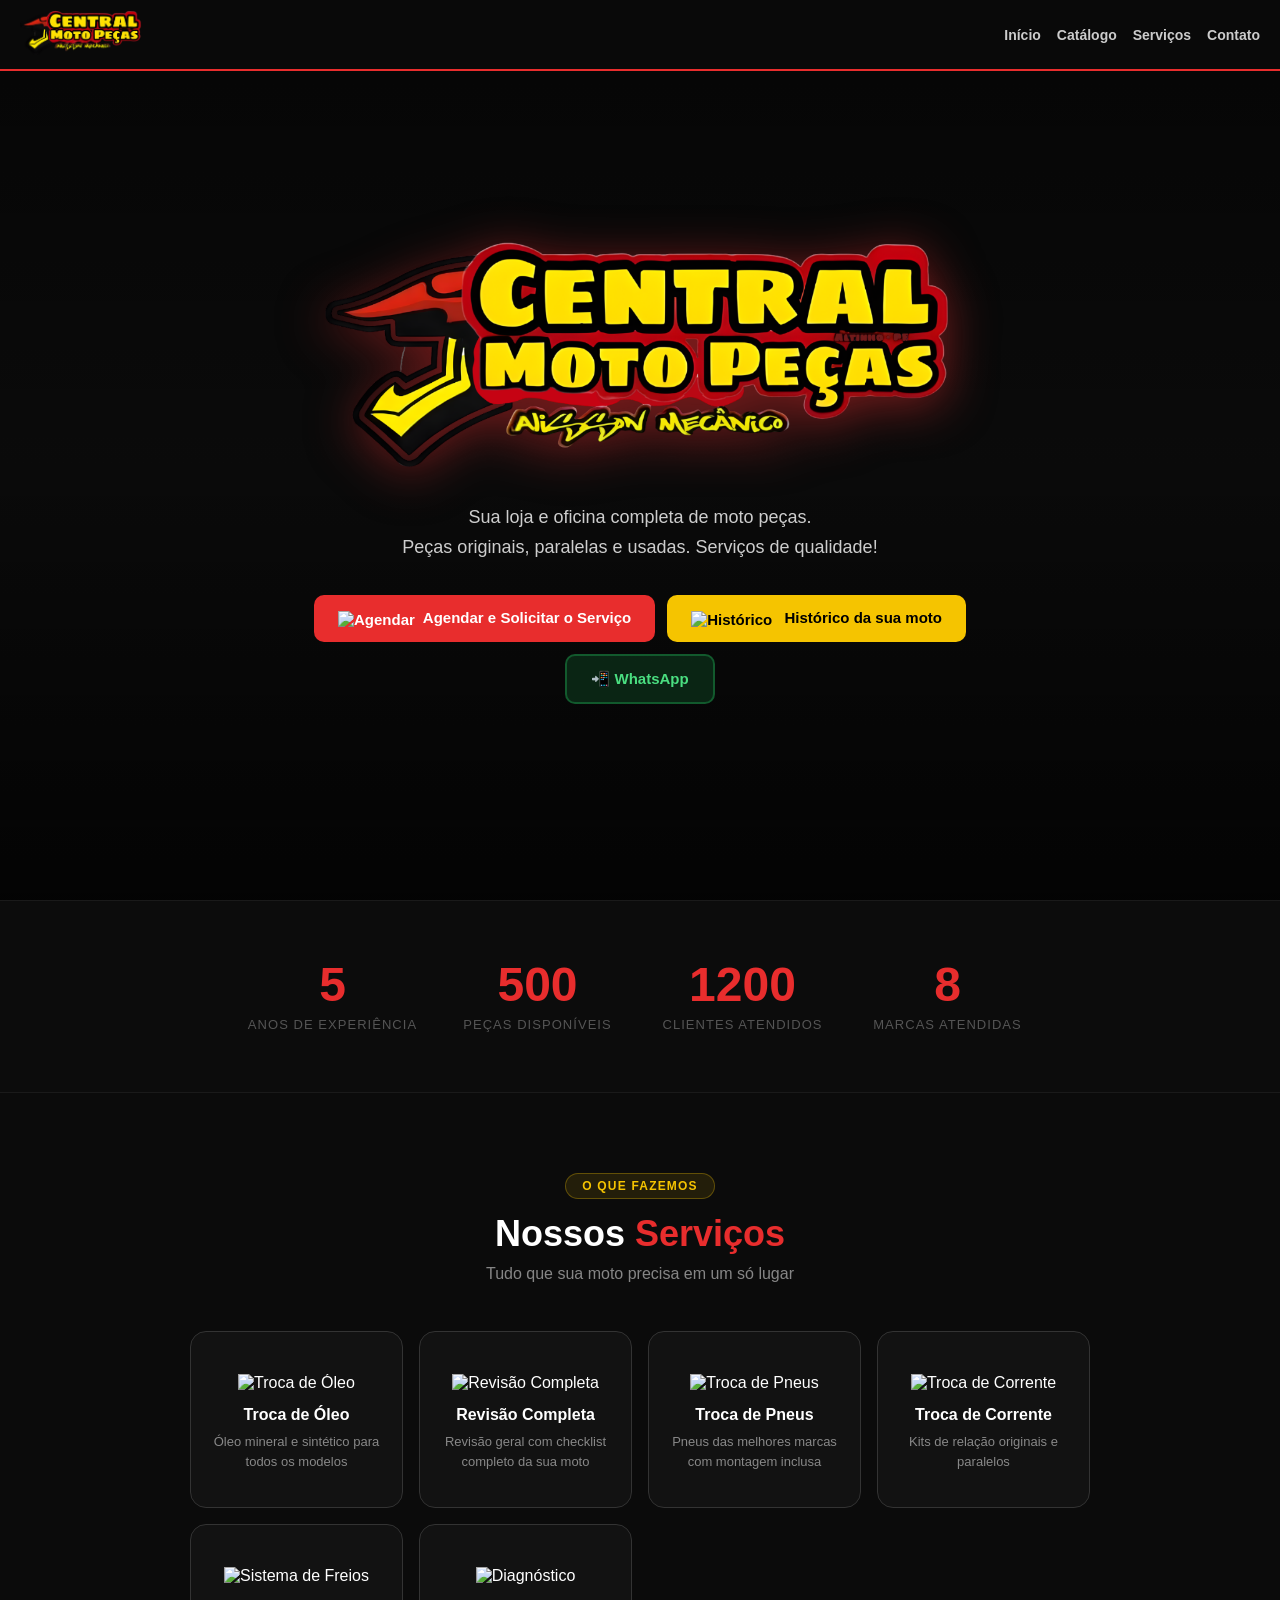
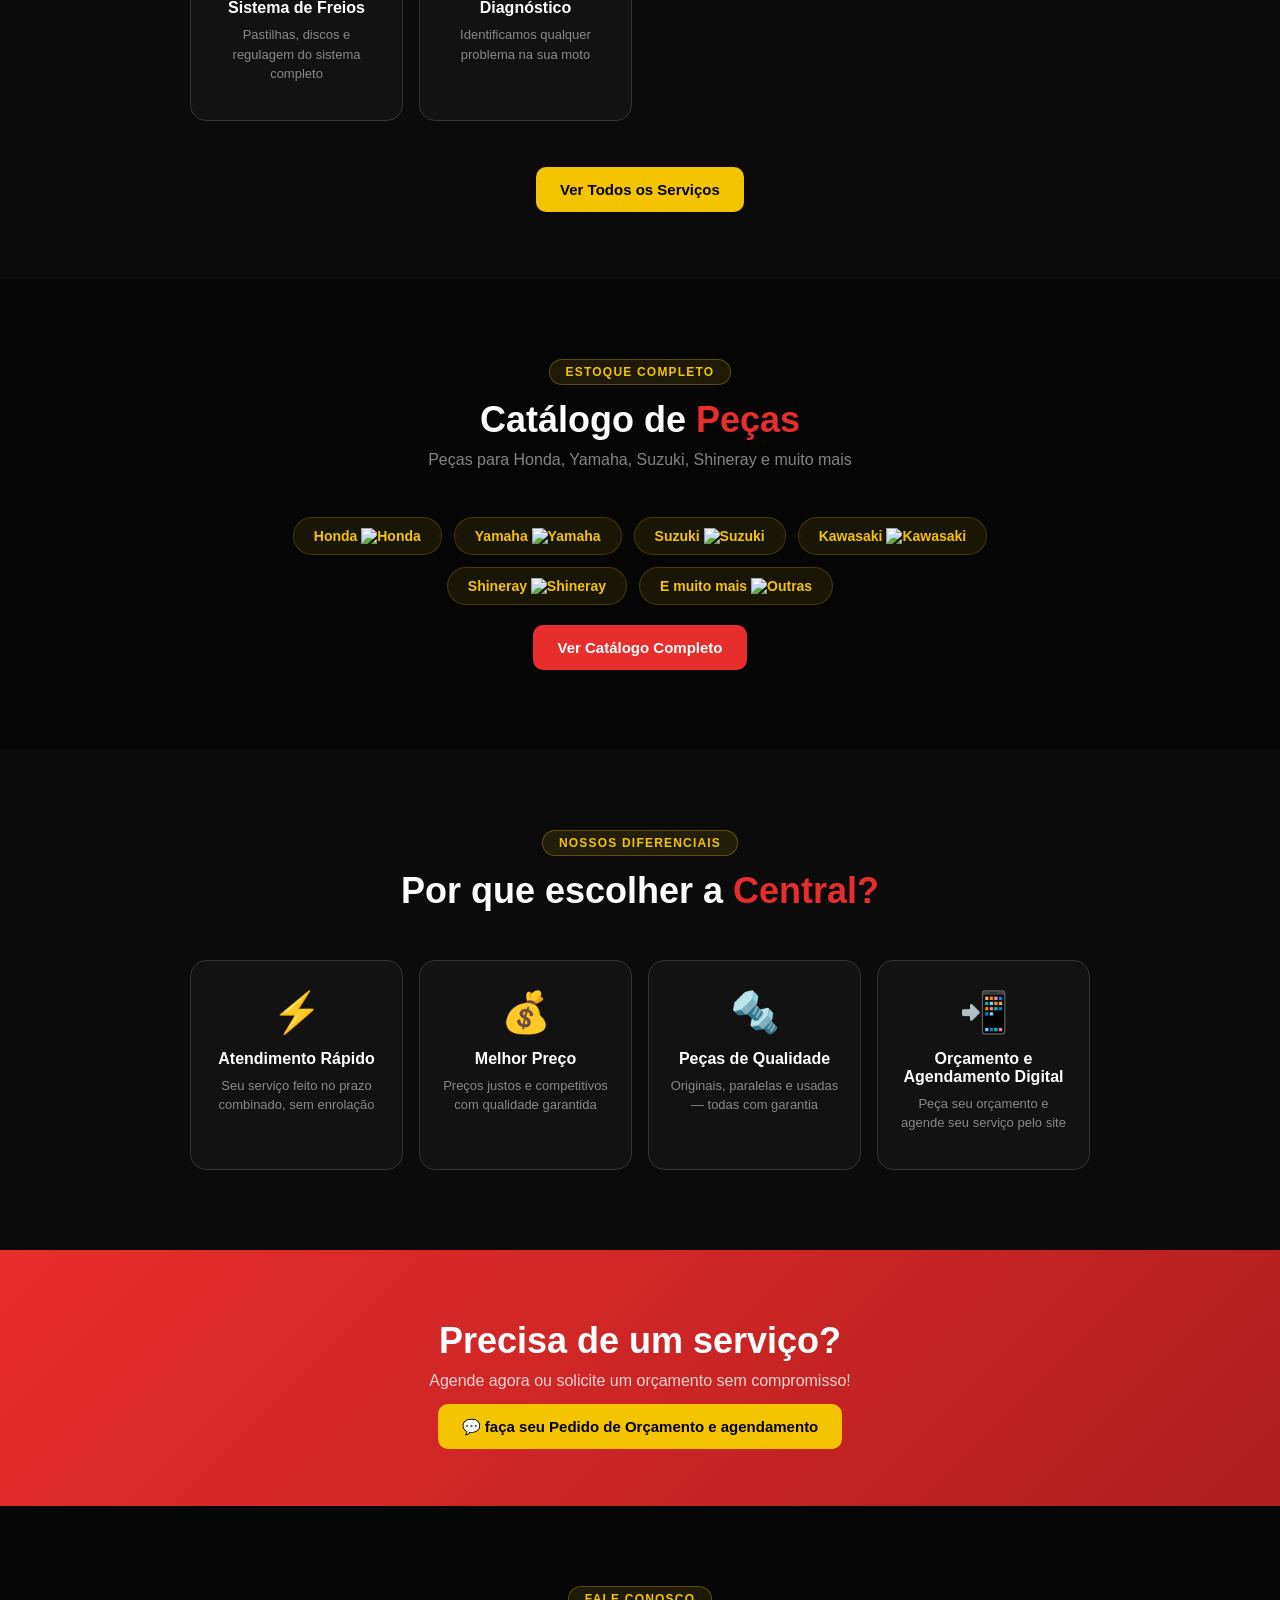
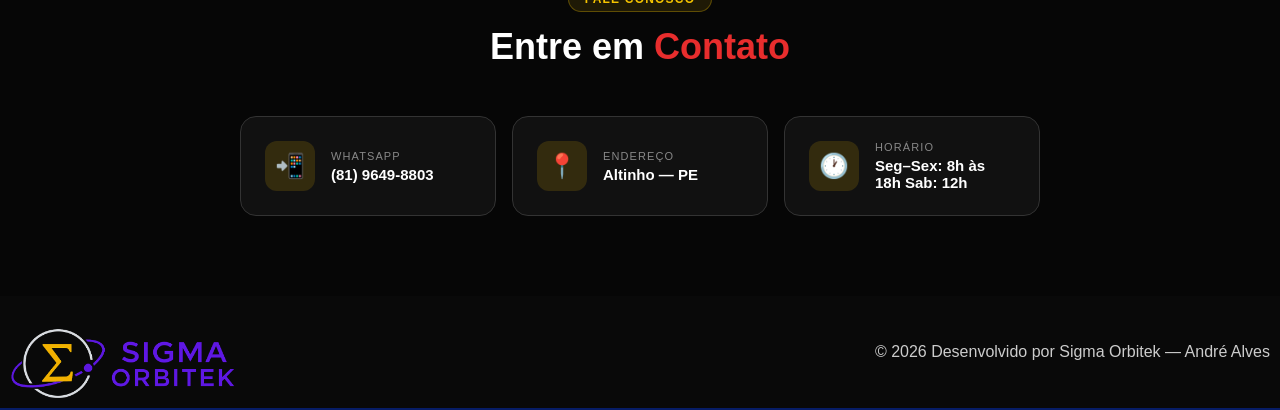
==== index.html @ d2273f8a "Andre" ====
<!DOCTYPE html>
<html lang="pt-BR">

<head>
    <meta charset="UTF-8">
    <meta name="viewport" content="width=device-width, initial-scale=1.0">
    <title>Central Moto Peças</title>
    <link rel="icon" href="favicon.ico" type="image/png">
    <link rel="stylesheet" href="style.css">
</head>

<body>

    <!--Menu-->
    <nav class="menu">
        <div class="menu_logo">
            <a href="Login.html">
                <img src="Logo.png" alt="Central Moto Peças">
            </a>
        </div>
        </div>
        <div class="menu_links">
            <a href="#inicio">Início</a>
            <a href="#catalogo">Catálogo</a>
            <a href="#servicos">Serviços</a>
            <a href="#contato">Contato</a>
        </div>
        <div class="menu-hamburger" onclick="abrirMenu()"></div>
    </nav>

    <!--menu para celular-->
    <div id="menu-celular" class="menu-celular">
        <a href="#inicio" onclick="fecharMenu()">Início</a>
        <a href="#catalogo" onclick="fecharMenu()">Catálogo</a>
        <a href="#servicos" onclick="fecharMenu()">Serviços</a>
        <a href="#contato" onclick="fecharMenu()">Contato</a>
    </div>

    <!--cabeçalho-->
    <section class="cabeçalho" id="inicio">
        <div class="cabeçalho-conteudo">
            <img class="cabeçalho-logo" src="Logo.png" alt="Central Moto Peças">
            <p class="cabeçalho-desc">
                Sua loja e oficina completa de moto peças.<br>
                Peças originais, paralelas e usadas. Serviços de qualidade!
            </p>
            <div class="cabeçalho-botoes">
                <a class="hbtn-vermelho" href="servicos.html"><img src="suporte-tecnico.png" alt="Agendar">Agendar e
                    Solicitar o Serviço</a>
                <a class="hbtn-amarelo" href="historico.html"><img src="historia.png" alt="Histórico"> Histórico
                    da sua moto</a>
                <a class="hbtn-whats" href="https://wa.me/558196498803" target="_blank" rel="noopener">📲 WhatsApp</a>
            </div>
        </div>
        <div class="cabeçalho-bg"></div>
    </section>

    <!-- ══ NÚMEROS ══ -->
    <section class="numeros">
        <div class="numeros-grid">
            <div class="numero-item">
                <div class="numero-val" data-alvo="10">5</div>
                <div class="numero-label">Anos de experiência</div>
            </div>
            <div class="numero-item">
                <div class="numero-val" data-alvo="500">500</div>
                <div class="numero-label">Peças disponíveis</div>
            </div>
            <div class="numero-item">
                <div class="numero-val" data-alvo="1200">1200</div>
                <div class="numero-label">Clientes atendidos</div>
            </div>
            <div class="numero-item">
                <div class="numero-val" data-alvo="8">8</div>
                <div class="numero-label">Marcas atendidas</div>
            </div>
        </div>
    </section>


    <!-- SEÇÃO DE SERVIÇOS -->
    <section class="secao" id="servicos">
        <div class="secao-topo">
            <div class="secao-tag">O que fazemos</div>
            <h2 class="secao-titulo">Nossos <span>Serviços</span></h2>
            <p class="secao-sub">Tudo que sua moto precisa em um só lugar</p>
        </div>
        <!--SERVIÇOS-->
        <div class="servicos-grid">
            <div class="servico-card">
                <div class="servico-icone"></div>
                <img src="/image/lubrificante.png" alt="Troca de Óleo">
                <h3>Troca de Óleo</h3>
                <p>Óleo mineral e sintético para todos os modelos</p>
            </div>
            <div class="servico-card">
                <div class="servico-icone"></div>
                <img src="revisao.png" alt="Revisão Completa">
                <h3>Revisão Completa</h3>
                <p>Revisão geral com checklist completo da sua moto</p>
            </div>
            <div class="servico-card">
                <div class="servico-icone"></div>
                <img src="pneu.png" alt="Troca de Pneus">
                <h3>Troca de Pneus</h3>
                <p>Pneus das melhores marcas com montagem inclusa</p>
            </div>
            <div class="servico-card">
                <div class="servico-icone"></div>
                <img src="corrente.png" alt="Troca de Corrente">
                <h3>Troca de Corrente</h3>
                <p>Kits de relação originais e paralelos</p>
            </div>
            <div class="servico-card">
                <div class="servico-icone"></div>
                <img src="freio-de-disco.png" alt="Sistema de Freios">
                <h3>Sistema de Freios</h3>
                <p>Pastilhas, discos e regulagem do sistema completo</p>
            </div>
            <div class="servico-card">
                <div class="servico-icone"></div>
                <img src="diagnostico.png" alt="Diagnóstico">
                <h3>Diagnóstico</h3>
                <p>Identificamos qualquer problema na sua moto</p>
            </div>
        </div>
        <div class="btn-ver-todos">
            <a class="hbtn-amarelo" href="servicos.html">Ver Todos os Serviços</a>
        </div>
    </section>

    <!-- CATÁLOGO DESTAQUE -->
    <section class="secao secao-escura" id="catalogo">
        <div class="secao-topo">
            <div class="secao-tag">Estoque completo</div>
            <h2 class="secao-titulo">Catálogo de <span>Peças</span></h2>
            <p class="secao-sub">Peças para Honda, Yamaha, Suzuki, Shineray e muito mais</p>
        </div>
        <div class="marcas-grid">
            <div class="marca-item">Honda <img src="Honda.png" alt="Honda"></div>
            <div class="marca-item">Yamaha <img src="Yamaha.png" alt="Yamaha"></div>
            <div class="marca-item">Suzuki <img src="Suzuki.png" alt="Suzuki"></div>
            <div class="marca-item">Kawasaki <img src="Kawasaki.png" alt="Kawasaki"></div>
            <div class="marca-item">Shineray <img src="Shineray.png" alt="Shineray"></div>
            <div class="marca-item">E muito mais <img src="Marcas.png" alt="Outras"></div>
        </div>
        <div class="catalogo-centro">
            <a class="hbtn-vermelho" href="catalogo.html">Ver Catálogo Completo</a>
        </div>
    </section>

    <!-- DIFERENCIAIS -->
    <section class="secao" id="diferenciais">
        <div class="secao-topo">
            <div class="secao-tag">Nossos diferenciais</div>
            <h2 class="secao-titulo">Por que escolher a <span>Central?</span></h2>
        </div>
        <div class="diferenciais-grid">
            <div class="diferencial">
                <div class="dif-icone">⚡</div>
                <h3>Atendimento Rápido</h3>
                <p>Seu serviço feito no prazo combinado, sem enrolação</p>
            </div>
            <div class="diferencial">
                <div class="dif-icone">💰</div>
                <h3>Melhor Preço</h3>
                <p>Preços justos e competitivos com qualidade garantida</p>
            </div>
            <div class="diferencial">
                <div class="dif-icone">🔩</div>
                <h3>Peças de Qualidade</h3>
                <p>Originais, paralelas e usadas — todas com garantia</p>
            </div>
            <div class="diferencial">
                <div class="dif-icone">📲</div>
                <h3>Orçamento e Agendamento Digital</h3>
                <p>Peça seu orçamento e agende seu serviço pelo site</p>
            </div>
        </div>
    </section>

    <!-- CTA -->
    <section class="cta-section">
        <div class="cta-conteudo">
            <h2>Precisa de um serviço?</h2>
            <p>Agende agora ou solicite um orçamento sem compromisso!</p>
            <div class="cta-botoes">
                <a class="hbtn-amarelo" href="servicos.html">💬 faça seu Pedido de Orçamento e agendamento</a>
            </div>
        </div>
    </section>

    <!-- CONTATO -->
    <section class="secao secao-escura" id="contato">
        <div class="secao-topo">
            <div class="secao-tag">Fale conosco</div>
            <h2 class="secao-titulo">Entre em <span>Contato</span></h2>
        </div>
        <div class="contato-grid">
            <a class="contato-card" href="https://wa.me/558196498803" target="_blank" rel="noopener">
                <div class="contato-icone">📲</div>
                <div class="contato-info">
                    <div class="contato-label">WhatsApp</div>
                    <div class="contato-val">(81) 9649-8803</div>
                </div>
            </a>
            <div class="contato-card">
                <div class="contato-icone">📍</div>
                <div class="contato-info">
                    <div class="contato-label">Endereço</div>
                    <div class="contato-val">Altinho — PE</div>
                </div>
            </div>
            <div class="contato-card">
                <div class="contato-icone">🕐</div>
                <div class="contato-info">
                    <div class="contato-label">Horário</div>
                    <div class="contato-val">Seg–Sex: 8h às 18h Sab: 12h</div>
                </div>
            </div>
        </div>
    </section>

    <!-- RODAPÉ -->
    <footer class="final-rodape">
        <img src="sigma.png" alt="Central Moto Peças" class="rodape-logo">
        <p>© 2026 Desenvolvido por Sigma Orbitek — André Alves</p>
    </footer>

    <script src="script.js"></script>

</body>

</html>
---- style.css ----
/* ─── RESET E BASE ───────────────────────────────────── */

* {
    box-sizing: border-box;
    margin: 0;
    padding: 0;
}

body {
    background-color: #111111;
    background-image: url("/image/Fixo/Fundo.jpg");
    background-size: cover;
    background-attachment: fixed;
    color: white;
    font-family: Arial, sans-serif;
    min-height: 100vh;
}

h2 {
    color: #e82d2d;
    text-align: center;
    margin-bottom: 20px;
    font-size: 22px;
}

p {
    text-align: center;
    color: #ccc;
    margin: 8px 0;
}

label {
    display: block;
    color: #f5c400;
    font-size: 12px;
    font-weight: bold;
    text-transform: uppercase;
    letter-spacing: 0.08em;
    margin-bottom: 6px;
    margin-top: 16px;
}

input,
select,
textarea {
    width: 100%;
    padding: 12px 14px;
    background-color: rgba(30, 30, 30, 0.95);
    border: 1px solid #444;
    border-radius: 8px;
    color: white;
    font-size: 14px;
    outline: none;
    transition: border-color 0.2s;
}

input:focus,
select:focus,
textarea:focus {
    border-color: #f5c400;
}

textarea {
    min-height: 100px;
    resize: vertical;
}

select option {
    background-color: #1a1a1a;
}

.balanco {
    animation: balanco 0.5s ease !important;
}

/* ─── MENU ────────────────────────────────────────── */

.menu {
    position: fixed;
    top: 0;
    left: 0;
    right: 0;
    z-index: 100;
    background-color: rgba(10, 10, 10, 0.95);
    backdrop-filter: blur(10px);
    border-bottom: 2px solid #e82d2d;
    display: flex;
    align-items: center;
    justify-content: space-between;
    padding: 10px 20px;
}

.menu_logo img {
    height: 45px;
}

.menu_links {
    display: flex;
    align-items: center;
    gap: 16px;
}

.menu_links a {
    color: #ccc;
    text-decoration: none;
    font-size: 14px;
    font-weight: bold;
    transition: color 0.2s;
}

.menu_links a:hover {
    text-decoration: underline;
    color: #f5c400;
}

.menu-hamburger {
    display: none;
    flex-direction: column;
    cursor: pointer;
}

.reg-wrap {
    max-width: 700px;
    margin: 0 auto;
    padding: 0 16px 80px;
}

/* ───Menu celular ───────────────────────────────── */

.menu-celular {
    display: none;
    position: fixed;
    top: 67px;
    left: 0;
    right: 0;
    background: rgba(10, 10, 10, 0.98);
    flex-direction: column;
    z-index: 99;
    padding: 10px 0;
    border-bottom: 2px solid #e82d2d;
}

.menu-celular aberto {
    display: flex;
}

.menu-celular a {
    color: #ccc;
    text-decoration: none;
    font-size: 15px;
    padding: 14px 24px;
    border-bottom: 1px solid #222;
    transition: background 0.2s, color 0.2s;
}

.menu-celular a:hover {
    background: rgba(245, 196, 0, 0.08);
    color: #f5c400;
}

/* Estilo de conteúdo do cabeçalho */

.cabeçalho {
    min-height: 100vh;
    display: flex;
    align-items: center;
    justify-content: center;
    text-align: center;
    position: relative;
    padding: 100px 20px 60px;
    overflow: hidden;
}

.cabeçalho-bg {
    position: absolute;
    inset: 0;
    background: linear-gradient(to bottom,
            rgba(0, 0, 0, 0.7) 0%,
            rgba(0, 0, 0, 0.4) 50%,
            rgba(0, 0, 0, 0.8) 100%);
    z-index: 0;
}

.cabeçalho-conteudo {
    position: relative;
    z-index: 1;
    max-width: 700px;
    animation: descerSuave 0.8s ease;
}



.cabeçalho-logo {
    width: 820px;
    max-width: 90%;
    filter: drop-shadow(0 8px 24px rgba(232, 45, 45, 0.5));
    margin-bottom: 20px;
}

.cabeçalho-desc {
    color: rgba(255, 255, 255, 0.8);
    font-size: 18px;
    line-height: 1.7;
    margin-bottom: 32px;
    text-align: center;
}

.cabeçalho-botoes {
    display: flex;
    gap: 12px;
    flex-wrap: wrap;
    justify-content: center;
}

.hbtn-vermelho {
    background: #e82d2d;
    color: white;
    padding: 14px 24px;
    border-radius: 10px;
    text-decoration: none;
    font-weight: bold;
    font-size: 15px;
    transition: transform 0.2s, opacity 0.2s;
}

.hbtn-vermelho:hover {
    opacity: 0.85;
    transform: scale(1.04);
}

.hbtn-vermelho img {
    height: 28px;
    margin-right: 8px;
    vertical-align: middle;
}

.hbtn-amarelo {
    background: #f5c400;
    color: black;
    padding: 14px 24px;
    border-radius: 10px;
    text-decoration: none;
    font-weight: bold;
    font-size: 15px;
    transition: transform 0.2s, opacity 0.2s;
}

.hbtn-amarelo:hover {
    opacity: 0.85;
    transform: scale(1.04);
}

.hbtn-amarelo img {
    height: 28px;
    margin-right: 8px;
    vertical-align: middle;
}

.hbtn-whats {
    background: rgba(37, 211, 102, 0.15);
    color: #4ade80;
    padding: 14px 24px;
    border-radius: 10px;
    text-decoration: none;
    font-weight: bold;
    font-size: 15px;
    border: 2px solid rgba(37, 211, 102, 0.3);
    transition: transform 0.2s, background 0.2s;
}

.hbtn-whats:hover {
    background: rgba(37, 211, 102, 0.25);
    transform: scale(1.04);
}

/* ══ NÚMEROS ══ */
.numeros {
    padding: 60px 20px;
    background: rgba(10, 10, 10, 0.6);
    backdrop-filter: blur(6px);
    border-top: 1px solid #1a1a1a;
    border-bottom: 1px solid #1a1a1a;
}

.numeros-grid {
    display: grid;
    grid-template-columns: repeat(4, 1fr);
    gap: 20px;
    max-width: 800px;
    margin: 0 auto;
}

.numero-item {
    text-align: center;
}

.numero-val {
    font-size: 48px;
    font-weight: 900;
    color: #e82d2d;
    line-height: 1;
    margin-bottom: 8px;
}

.numero-label {
    color: #555;
    font-size: 13px;
    text-transform: uppercase;
    letter-spacing: 0.08em;
}

/* ─── SEÇÕES ─────────────────────────────────────────── */

.secao {
    padding: 80px 20px;
    background: rgba(0, 0, 0, 0.3);
    backdrop-filter: blur(4px);
}

.secao-escura {
    background: rgba(0, 0, 0, 0.6);
}

.secao-topo {
    text-align: center;
    margin-bottom: 48px;
}

.secao-tag {
    display: inline-block;
    background: rgba(245, 196, 0, 0.1);
    border: 1px solid rgba(245, 196, 0, 0.3);
    color: #f5c400;
    padding: 5px 16px;
    border-radius: 20px;
    font-size: 12px;
    font-weight: bold;
    letter-spacing: 0.1em;
    text-transform: uppercase;
    margin-bottom: 14px;
}

.secao-titulo {
    color: white;
    font-size: 36px;
    font-weight: 900;
    margin-bottom: 10px;
}

.secao-titulo span {
    color: #e82d2d;
}

.secao-sub {
    color: rgba(255, 255, 255, 0.5);
    font-size: 16px;
}

/* ─── SERVIÇOS ───────────────────────────────────────── */

.servicos-grid {
    display: grid;
    grid-template-columns: repeat(auto-fill, minmax(200px, 1fr));
    gap: 16px;
    max-width: 900px;
    margin: 0 auto;
}

.servico-card img {
    width: 60px;
    margin-bottom: 14px;
}

.servico-card {
    background: rgba(20, 20, 20, 0.85);
    border: 1px solid #333;
    border-radius: 16px;
    padding: 28px 20px;
    text-align: center;
    backdrop-filter: blur(6px);
    transition: transform 0.2s, border-color 0.2s;
    animation: descerSuave 0.5s ease;
}

.servico-card:hover {
    transform: translateY(-6px);
    border-color: #e82d2d;
}

.servico-icone {
    font-size: 40px;
    margin-bottom: 14px;
}

.servico-card h3 {
    color: white;
    font-size: 16px;
    margin-bottom: 8px;
}

.servico-card p {
    color: #888;
    font-size: 13px;
    line-height: 1.5;
    text-align: center;
}

.btn-ver-todos {
    text-align: center;
    margin-top: 60px;

}

/* ─── MARCAS ─────────────────────────────────────────── */

.marcas-grid {
    display: flex;
    flex-wrap: wrap;
    gap: 12px;
    justify-content: center;
    max-width: 700px;
    margin: 0 auto;
}

.marca-item img {
    height: 25px;
}

.catalogo-centro {
    display: flex;
    justify-content: center;
    margin-top: 20px;
}


.marca-item {
    background: rgba(245, 196, 0, 0.08);
    border: 1px solid rgba(245, 196, 0, 0.2);
    color: #f5c400;
    padding: 10px 20px;
    border-radius: 20px;
    font-size: 14px;
    font-weight: bold;
    transition: background 0.2s, transform 0.2s;
}

.marca-item:hover {
    background: rgba(245, 196, 0, 0.18);
    transform: scale(1.05);
}

/* ─── DIFERENCIAIS ───────────────────────────────────── */

.diferenciais-grid {
    display: grid;
    grid-template-columns: repeat(auto-fill, minmax(200px, 1fr));
    gap: 16px;
    max-width: 900px;
    margin: 0 auto;
}

.diferencial {
    background: rgba(20, 20, 20, 0.85);
    border: 1px solid #333;
    border-radius: 16px;
    padding: 28px 20px;
    text-align: center;
    backdrop-filter: blur(6px);
    transition: transform 0.2s, border-color 0.2s;
}

.diferencial:hover {
    transform: translateY(-6px);
    border-color: #f5c400;
}

.dif-icone {
    font-size: 40px;
    margin-bottom: 14px;
}

.diferencial h3 {
    color: white;
    font-size: 16px;
    margin-bottom: 8px;
}

.diferencial p {
    color: #888;
    font-size: 13px;
    line-height: 1.5;
    text-align: center;
}

/* ─── CTA ────────────────────────────────────────────── */

.cta-section {
    background: linear-gradient(135deg, #e82d2d, #b01e1e);
    padding: 70px 20px;
    text-align: center;
}

.cta-conteudo h2 {
    color: white;
    font-size: 36px;
    font-weight: 900;
    margin-bottom: 10px;
    text-align: center;
}

.cta-conteudo p {
    color: rgba(255, 255, 255, 0.8);
    font-size: 16px;
    margin-bottom: 28px;
}

/* ─── CONTATO ────────────────────────────────────────── */

.contato-grid {
    display: grid;
    grid-template-columns: repeat(auto-fill, minmax(220px, 1fr));
    gap: 16px;
    max-width: 800px;
    margin: 0 auto;
}

.contato-card {
    background: rgba(20, 20, 20, 0.85);
    border: 1px solid #333;
    border-radius: 16px;
    padding: 24px;
    display: flex;
    align-items: center;
    gap: 16px;
    text-decoration: none;
    backdrop-filter: blur(6px);
    transition: border-color 0.2s, transform 0.2s;
}

.contato-card:hover {
    border-color: #f5c400;
    transform: translateY(-4px);
}

.contato-icone {
    width: 50px;
    height: 50px;
    border-radius: 12px;
    display: flex;
    align-items: center;
    justify-content: center;
    font-size: 24px;
    flex-shrink: 0;
    background: rgba(245, 196, 0, 0.15)
}

.contato-label {
    font-size: 11px;
    text-transform: uppercase;
    letter-spacing: 0.1em;
    color: #888;
    margin-bottom: 4px;
}

.contato-val {
    color: white;
    font-weight: bold;
    font-size: 15px;
}

/* ─── RODAPÉ ─────────────────────────────────────────── */

.rodape {
    background: rgba(0, 0, 0, 0.9);
    padding: 40px 20px;
    text-align: center;
    border-top: 2px solid #e82d2d;
    color: #555;
    font-size: 14px;
}

.rodape a {
    color: #f5c400;
    text-decoration: none;
    font-weight: bold;
    transition: color 0.2s;
}

.rodape a:hover {
    color: #e82d2d;
}

.rodape img {
    height: 150px;
    margin-top: 22px;
}


/* ─── WHATSAPP FLUTUANTE ───────────────────────────── */

.whatsapp-flutuante {
    position: fixed;
    bottom: 20px;
    right: 20px;
    right: 28px;
    background: #25d366;
    width: 60px;
    height: 60px;
    border-radius: 50%;
    display: flex;
    align-items: center;
    justify-content: center;
    font-size: 28px;
    text-decoration: none;
    box-shadow: 0 4px 20px rgba(37, 211, 102, 0.4);
    z-index: 500;
    transition: transform 0.2s, box-shadow 0.2s;
    animation: pulsar 2s infinite;
}


.whatsapp-flutuante:hover {
    transform: scale(1.1);
    box-shadow: 0 6px 18px rgba(37, 211, 102, 0.6);
}

@keyframes pulsar {
    0% {
        box-shadow: 0 0 0 0 rgba(37, 211, 102, 0.5);
    }

    70% {
        box-shadow: 0 0 0 14px rgba(37, 211, 102, 0);
    }

    100% {
        box-shadow: 0 0 0 0 rgba(37, 211, 102, 0);
    }
}

/* ─── RESPONSIVO ────────────────────────────────────── */

@media (max-width: 768px) {
    .menu_links {
        display: none;
    }

    .menu-hamburger {
        display: flex;
    }

    .numeros {
        grid-template-columns: repeat(2, 1fr);
        gap: 16px;
    }

    .numero-val {
        font-size: 36px;
    }

    .secao-titulo {
        font-size: 26px;
    }

    .hero-desc {
        font-size: 15px;
    }

    .cta-conteudo h2 {
        font-size: 26px;
    }

    .servicos-grid,
    .diferenciais-grid {
        grid-template-columns: repeat(2, 1fr);
    }

}

@media (max-width: 480px) {
    .numeros {
        grid-template-columns: 1fr;
    }

    .secao-titulo {
        font-size: 22px;
    }

    .cta-conteudo h2 {
        font-size: 22px;
    }

    .servicos-grid,
    .diferenciais-grid {
        grid-template-columns: 1fr;
    }
}

/* ── CABEÇALHO ── */
.hist-cabecalho {
    text-align: center;
    padding: 100px 20px 20px;
    animation: descerSuave 0.5s ease;
}

.hist-cabecalho img {
    width: 420px;
    margin-bottom: 12px;
}

.hist-cabecalho h2 {
    color: #e82d2d;
    font-size: 24px;
    margin-bottom: 6px;
}

.hist-cabecalho p {
    color: #555;
    font-size: 14px;
    line-height: 1.6;
}

/* ─── ANIMAÇÕES ──────────────────────────────────────── */

@keyframes descerSuave {
    from {
        opacity: 0;
        transform: translateY(20px);
    }

    to {
        opacity: 1;
        transform: translateY(0);
    }
}

@keyframes balanco {
    0% {
        transform: translateX(0);
    }

    20% {
        transform: translateX(-10px);
    }

    40% {
        transform: translateX(10px);
    }

    60% {
        transform: translateX(-8px);
    }

    80% {
        transform: translateX(8px);
    }

    100% {
        transform: translateX(0);
    }
}

/* ── Rodape final minha marca── */

.final-rodape {
    top: 0;
    left: 0;
    right: 0;
    z-index: 100;
    background-color: rgba(10, 10, 10, 0.95);
    backdrop-filter: blur(10px);
    border-bottom: 2px solid #061c66;
    display: flex;
    align-items: center;
    justify-content: space-between;
    padding: 10px 10px;
}


.final-rodape a {
    color: #f5c400;
    text-decoration: none;
    font-weight: bold;
    transition: color 0.2s;
}

.final-rodape a:hover {
    color: #e82d2d;
}

.final-rodape img {
    height: 70px;
    margin-top: 22px;
}
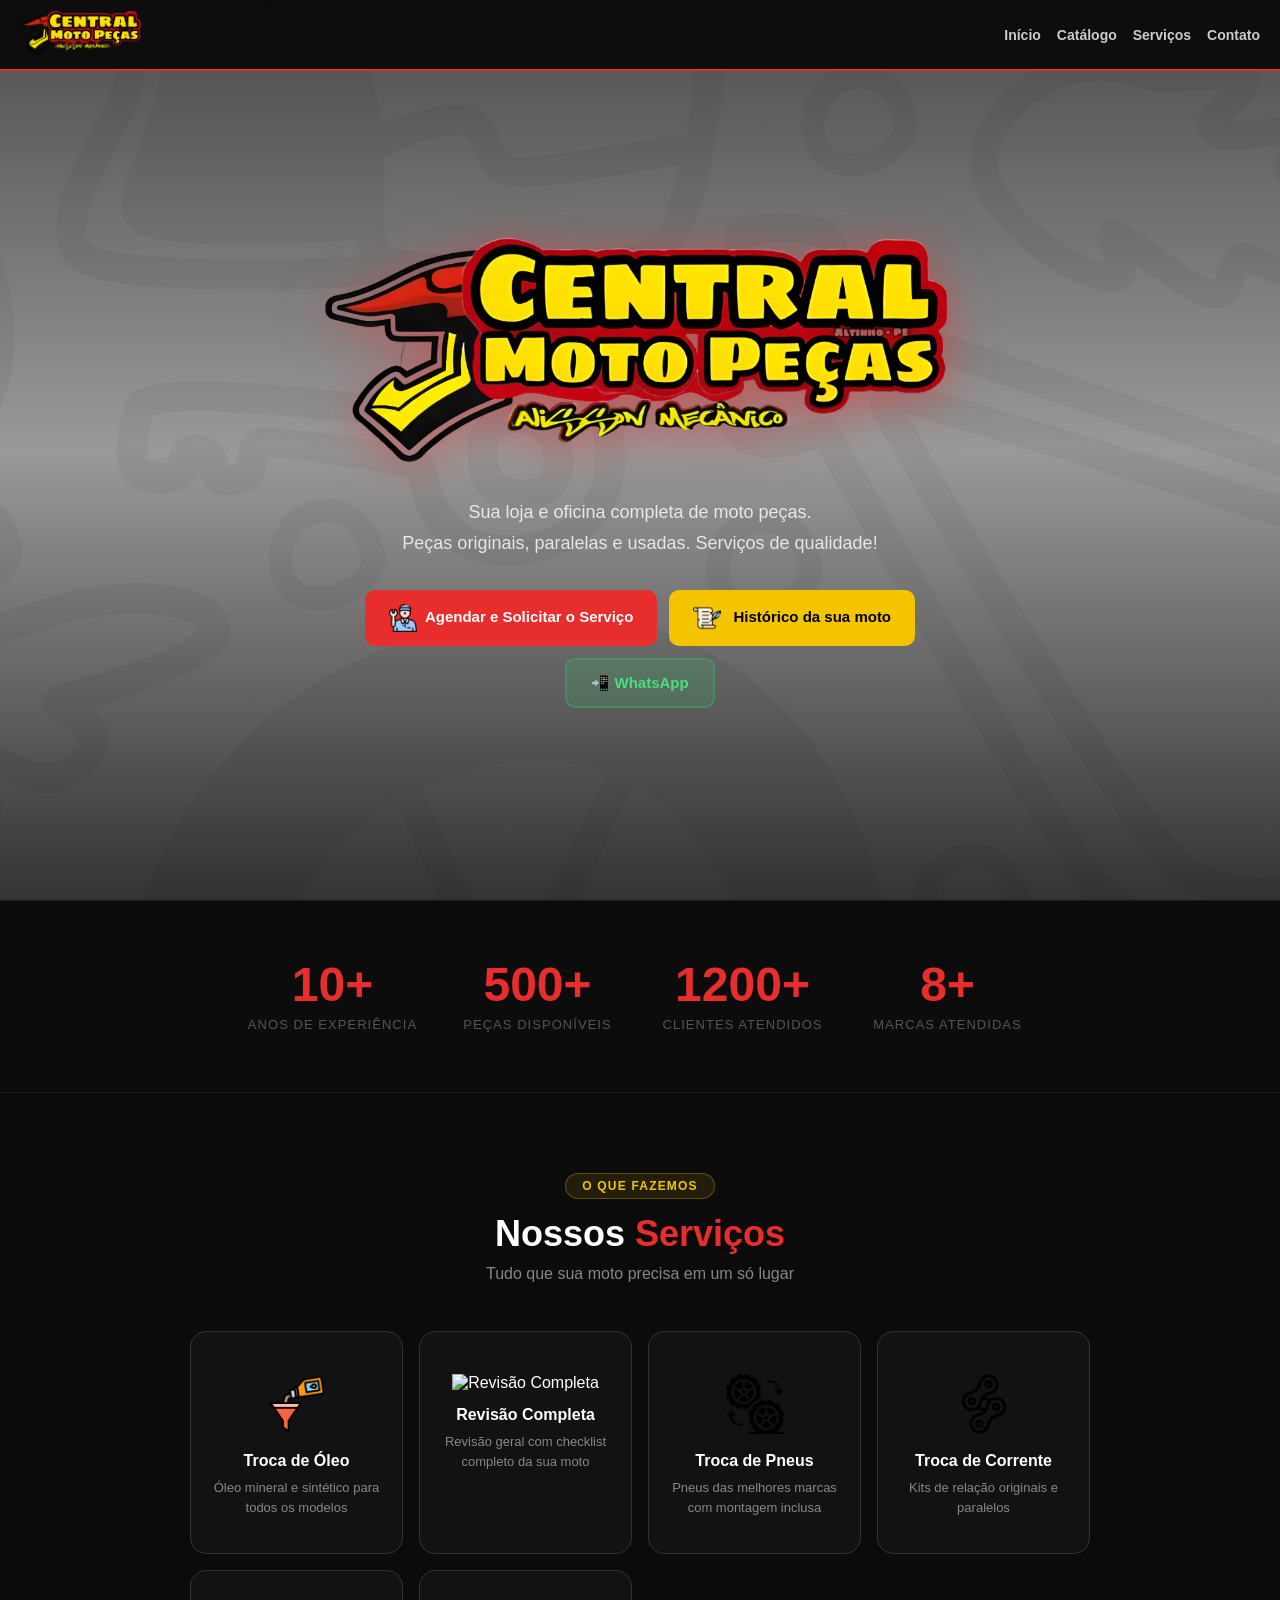
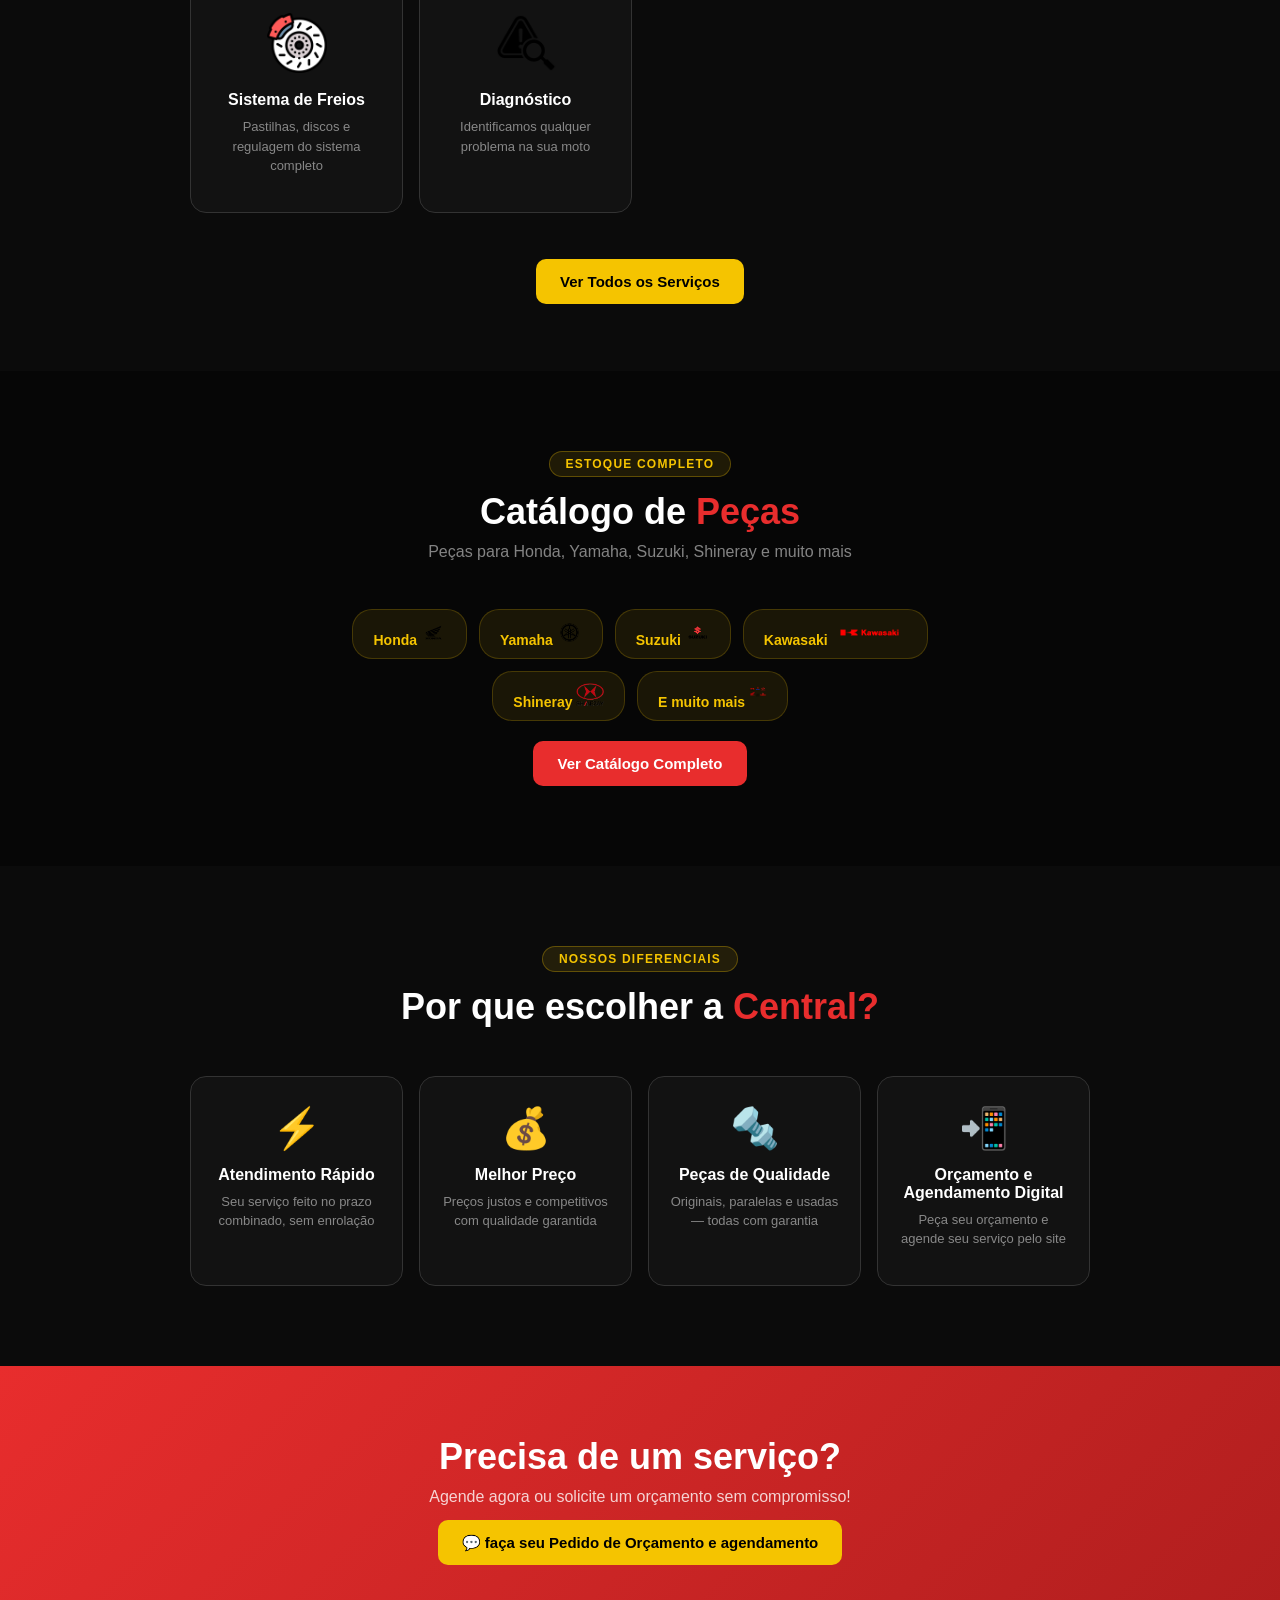
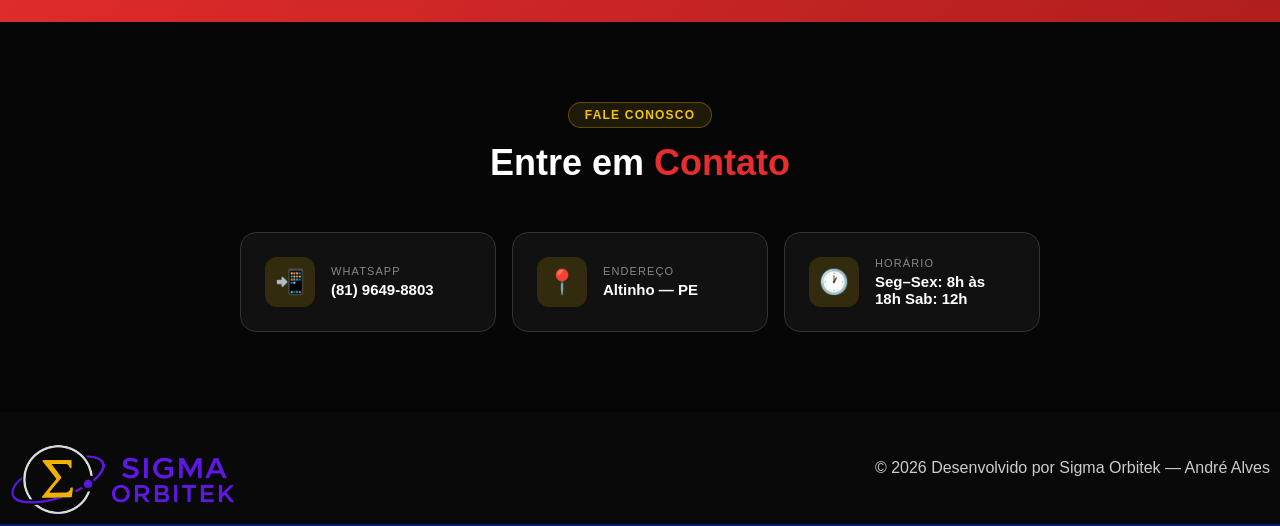
==== commit d0f94c10: "Andre" ====
--- a/index.html
+++ b/index.html
@@ -89,7 +89,7 @@
         <div class="servicos-grid">
             <div class="servico-card">
                 <div class="servico-icone"></div>
-                <img src="/image/lubrificante.png" alt="Troca de Óleo">
+                <img src="lubrificante.png" alt="Troca de Óleo">
                 <h3>Troca de Óleo</h3>
                 <p>Óleo mineral e sintético para todos os modelos</p>
             </div>
--- a/style.css
+++ b/style.css
@@ -8,7 +8,7 @@
 
 body {
     background-color: #111111;
-    background-image: url("/image/Fixo/Fundo.jpg");
+    background-image: url("Fundo.jpg");
     background-size: cover;
     background-attachment: fixed;
     color: white;
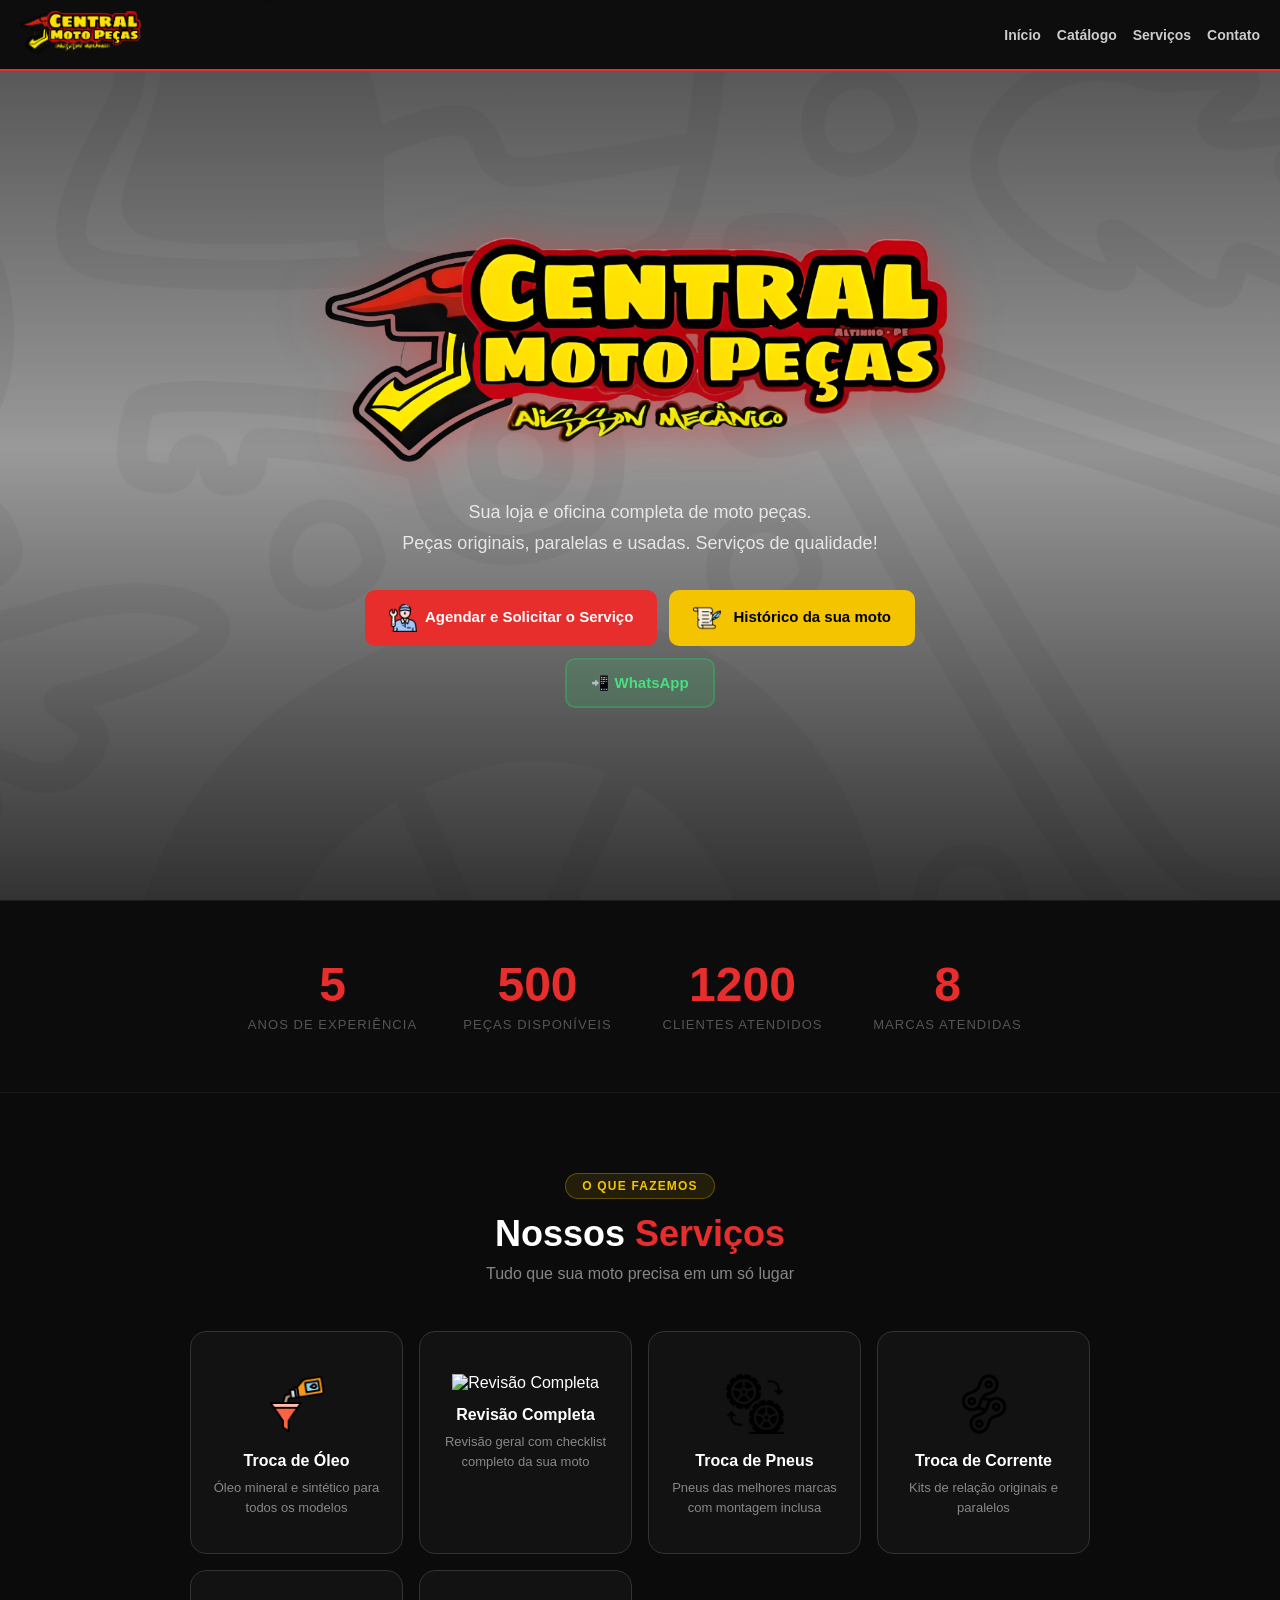
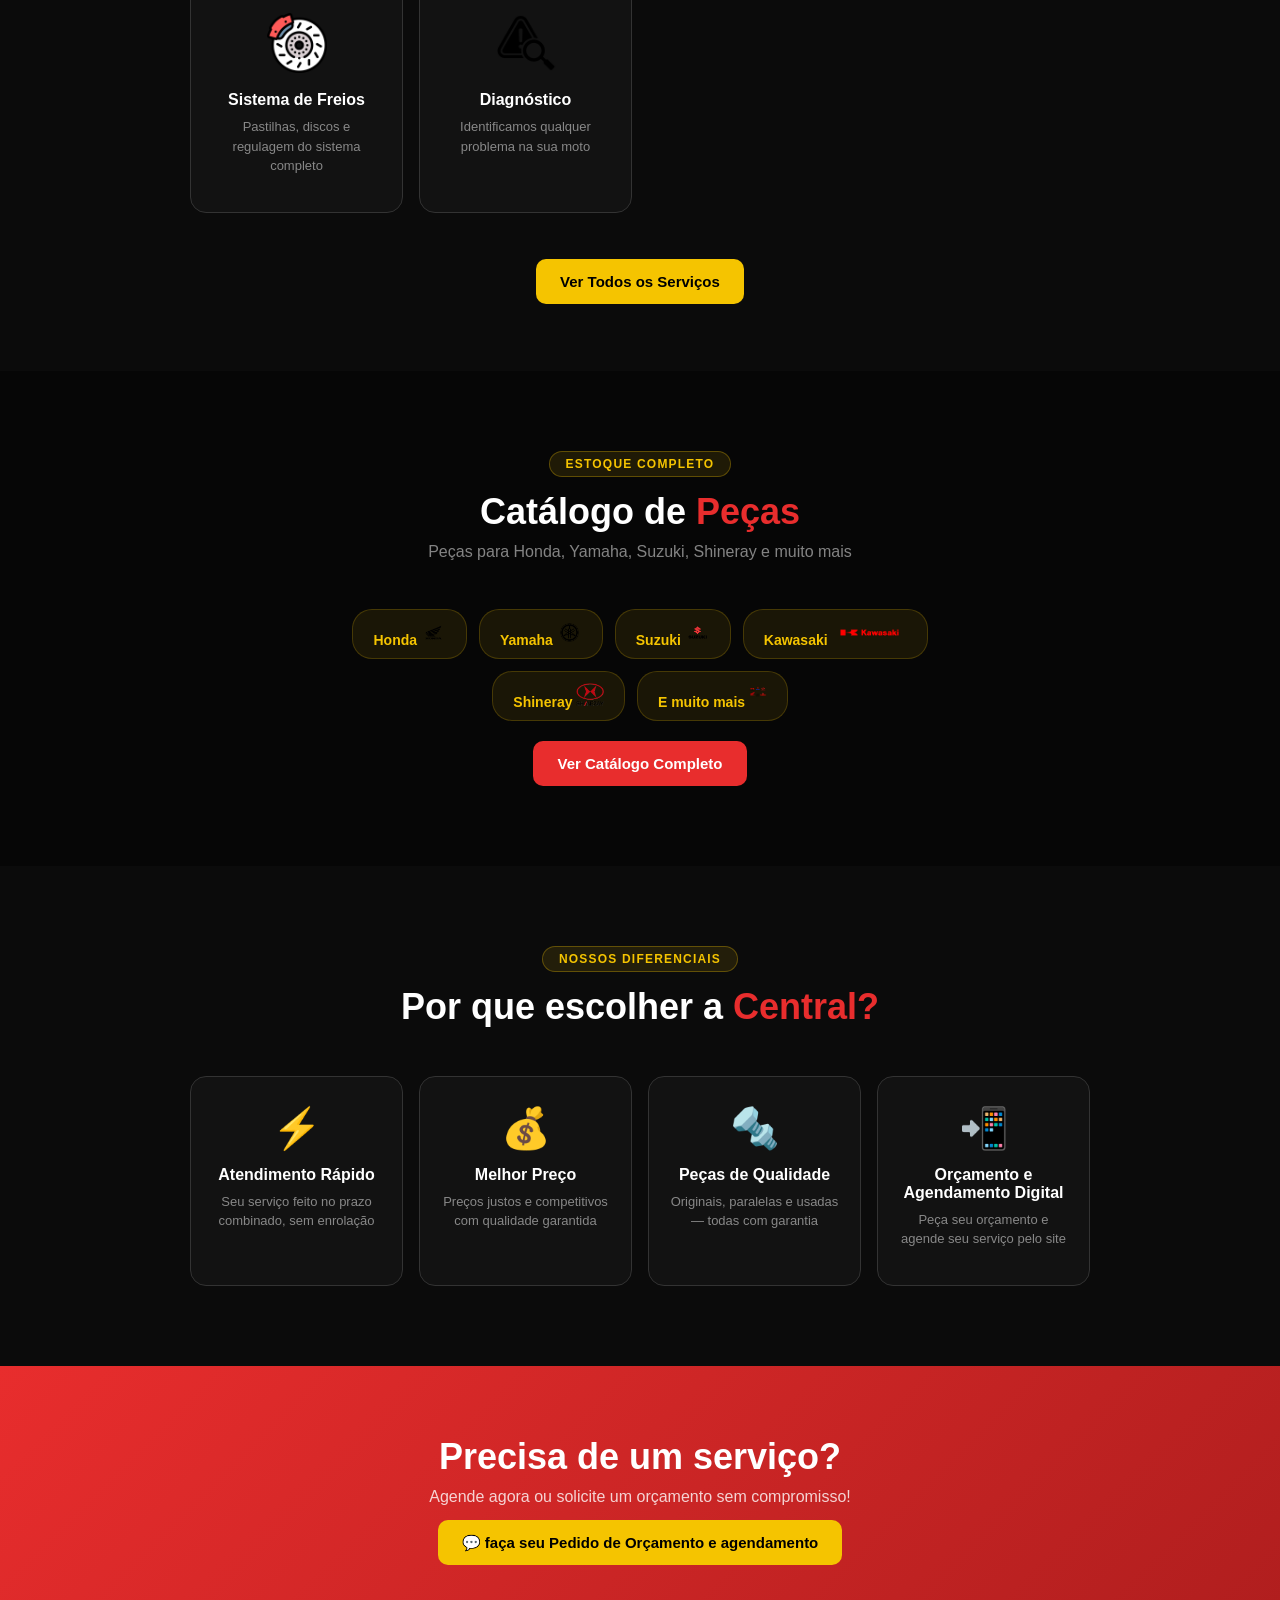
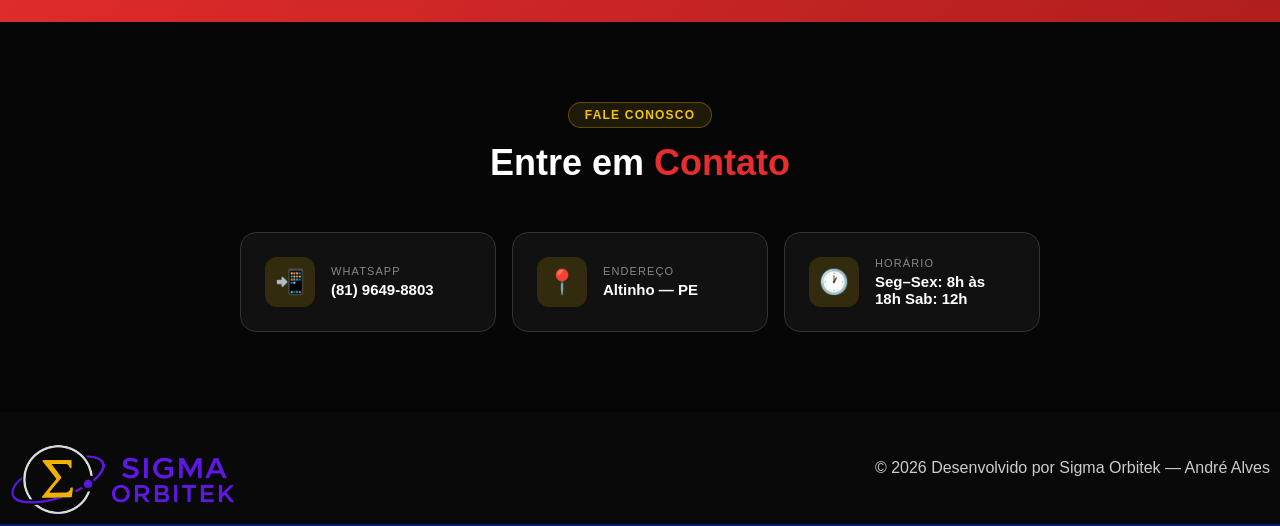
==== commit 664cdf63: "Update index.html" ====
--- a/index.html
+++ b/index.html
@@ -220,7 +220,29 @@
             </div>
         </div>
     </section>
-
+<script type="module">
+  // Import the functions you need from the SDKs you need
+  import { initializeApp } from "https://www.gstatic.com/firebasejs/12.11.0/firebase-app.js";
+  import { getAnalytics } from "https://www.gstatic.com/firebasejs/12.11.0/firebase-analytics.js";
+  // TODO: Add SDKs for Firebase products that you want to use
+  // https://firebase.google.com/docs/web/setup#available-libraries
+
+  // Your web app's Firebase configuration
+  // For Firebase JS SDK v7.20.0 and later, measurementId is optional
+  const firebaseConfig = {
+    apiKey: "AIzaSyCVlQSFz-QOiyji1aJbQLeCBW1ezGKnyKI",
+    authDomain: "central-moto-pecas.firebaseapp.com",
+    projectId: "central-moto-pecas",
+    storageBucket: "central-moto-pecas.firebasestorage.app",
+    messagingSenderId: "639017413571",
+    appId: "1:639017413571:web:08bf971ea7113c1d796b76",
+    measurementId: "G-0SZ8FJXK33"
+  };
+
+  // Initialize Firebase
+  const app = initializeApp(firebaseConfig);
+  const analytics = getAnalytics(app);
+</script>
     <!-- RODAPÉ -->
     <footer class="final-rodape">
         <img src="sigma.png" alt="Central Moto Peças" class="rodape-logo">
@@ -231,4 +253,4 @@
 
 </body>
 
-</html>+</html>
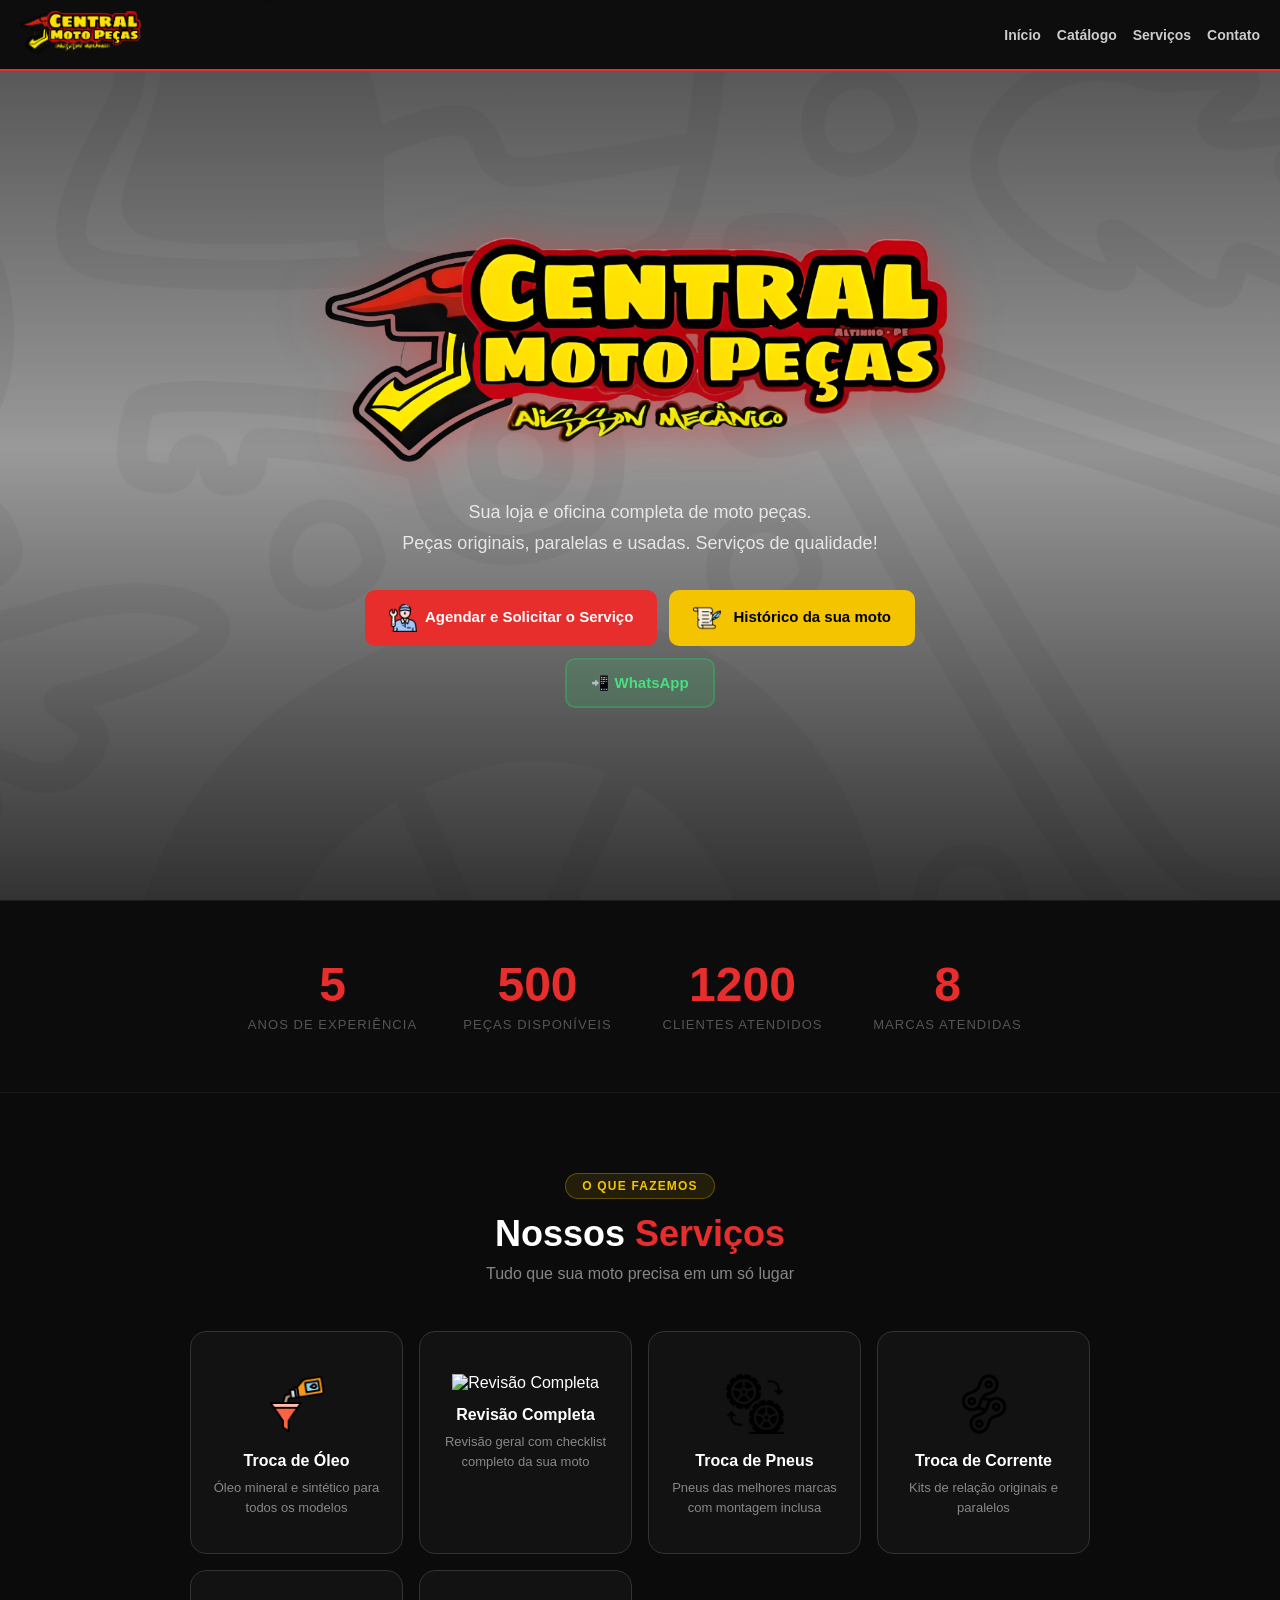
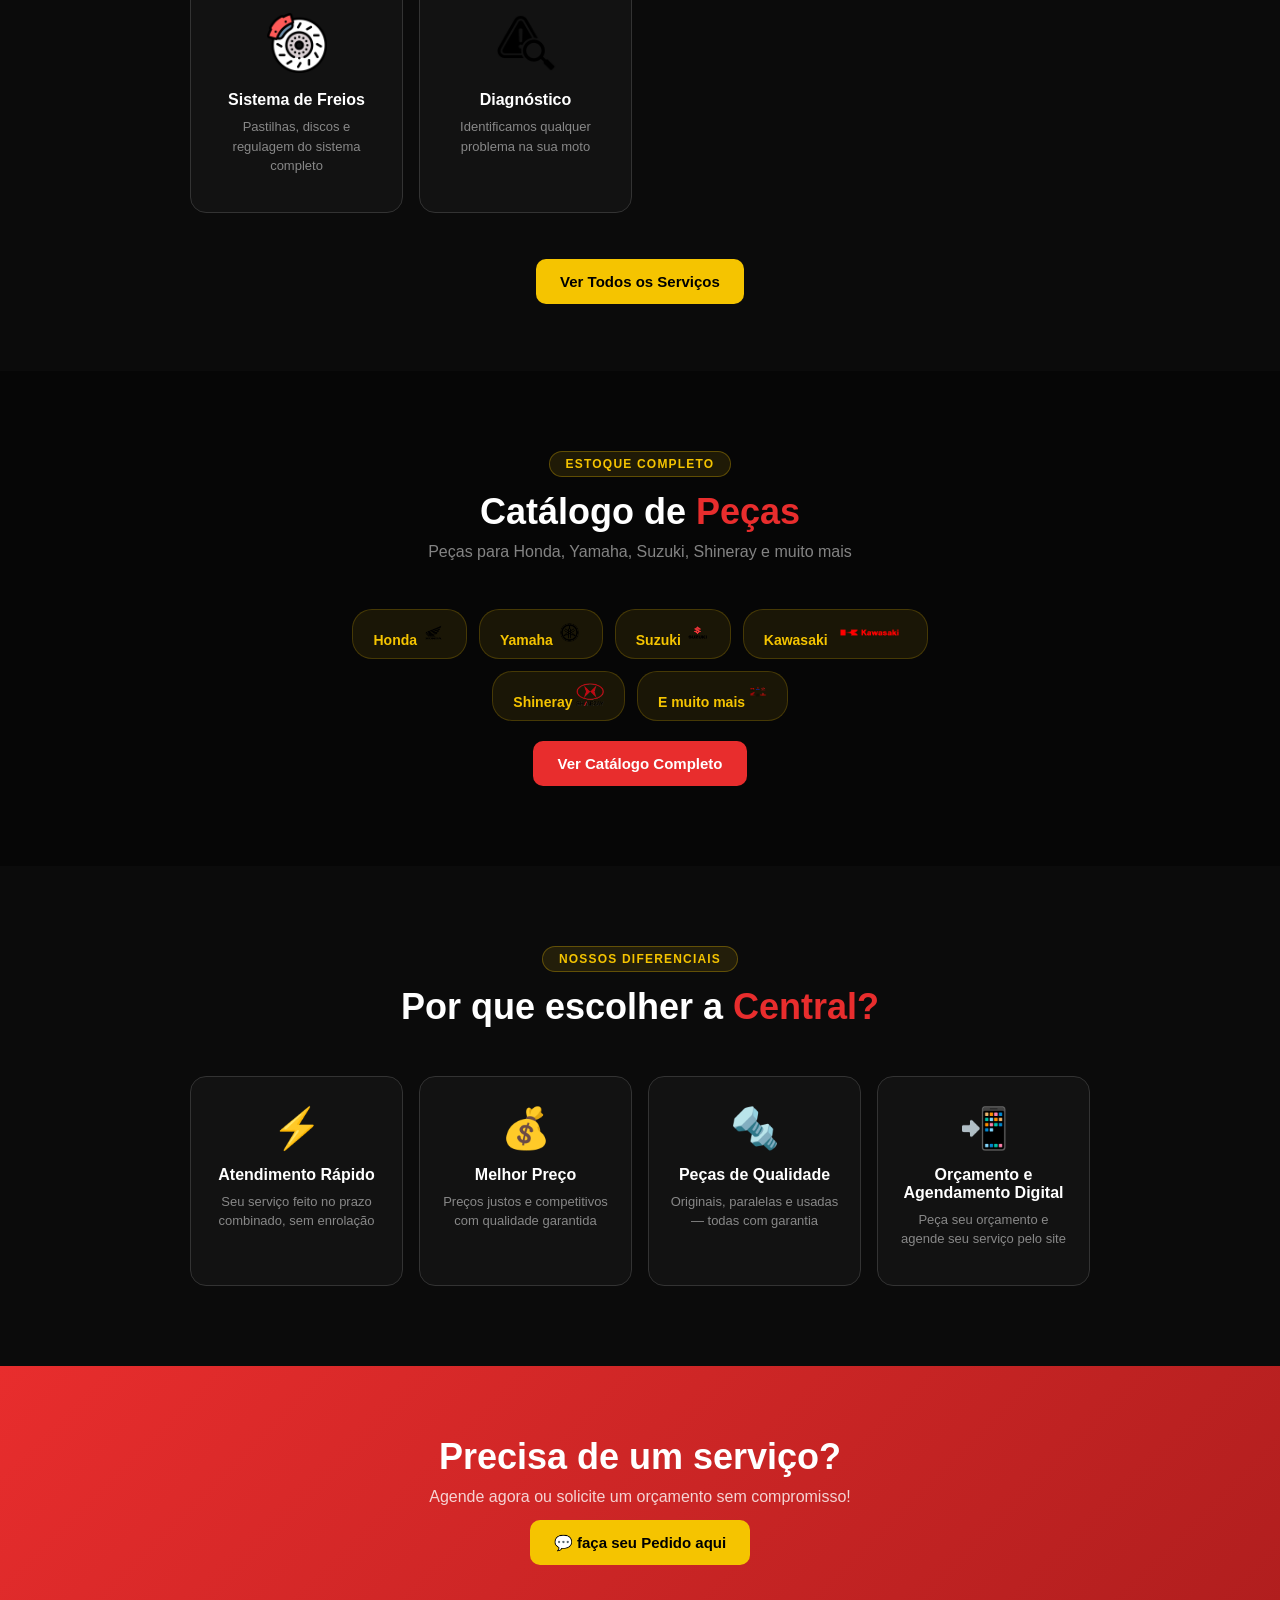
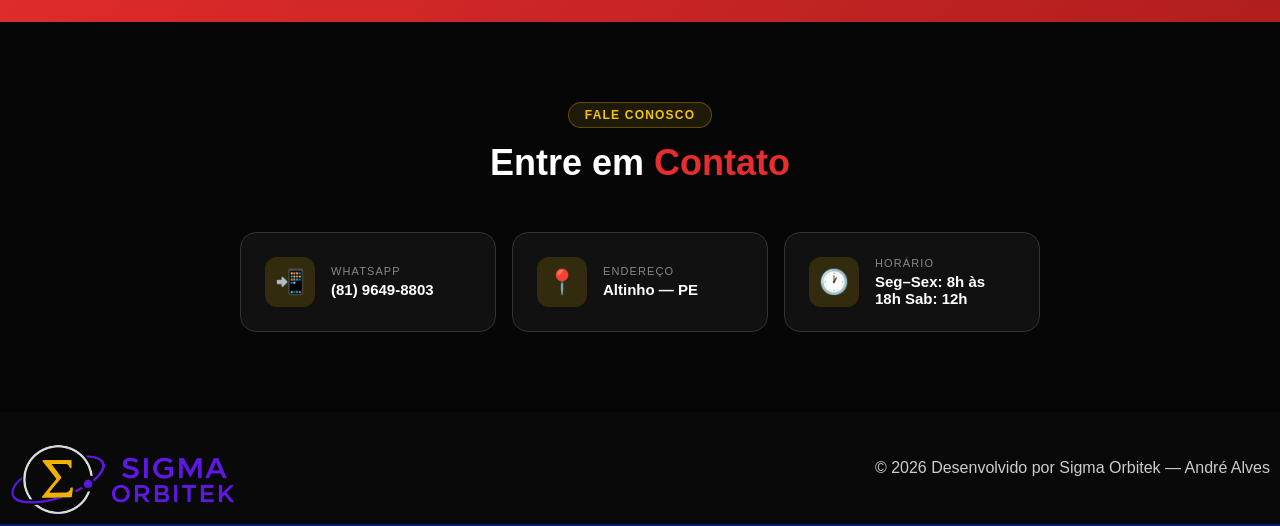
==== commit a297b80f: "Atualizar o index.html" ====
--- a/index.html
+++ b/index.html
@@ -185,7 +185,7 @@
             <h2>Precisa de um serviço?</h2>
             <p>Agende agora ou solicite um orçamento sem compromisso!</p>
             <div class="cta-botoes">
-                <a class="hbtn-amarelo" href="servicos.html">💬 faça seu Pedido de Orçamento e agendamento</a>
+                <a class="hbtn-amarelo" href="servicos.html">💬 faça seu Pedido aqui</a>
             </div>
         </div>
     </section>
@@ -197,7 +197,7 @@
             <h2 class="secao-titulo">Entre em <span>Contato</span></h2>
         </div>
         <div class="contato-grid">
-            <a class="contato-card" href="https://wa.me/558196498803" target="_blank" rel="noopener">
+            <a class="contato-card" href="https://wa.me/558195666335" target="_blank" rel="noopener">
                 <div class="contato-icone">📲</div>
                 <div class="contato-info">
                     <div class="contato-label">WhatsApp</div>
@@ -220,29 +220,7 @@
             </div>
         </div>
     </section>
-<script type="module">
-  // Import the functions you need from the SDKs you need
-  import { initializeApp } from "https://www.gstatic.com/firebasejs/12.11.0/firebase-app.js";
-  import { getAnalytics } from "https://www.gstatic.com/firebasejs/12.11.0/firebase-analytics.js";
-  // TODO: Add SDKs for Firebase products that you want to use
-  // https://firebase.google.com/docs/web/setup#available-libraries
-
-  // Your web app's Firebase configuration
-  // For Firebase JS SDK v7.20.0 and later, measurementId is optional
-  const firebaseConfig = {
-    apiKey: "AIzaSyCVlQSFz-QOiyji1aJbQLeCBW1ezGKnyKI",
-    authDomain: "central-moto-pecas.firebaseapp.com",
-    projectId: "central-moto-pecas",
-    storageBucket: "central-moto-pecas.firebasestorage.app",
-    messagingSenderId: "639017413571",
-    appId: "1:639017413571:web:08bf971ea7113c1d796b76",
-    measurementId: "G-0SZ8FJXK33"
-  };
-
-  // Initialize Firebase
-  const app = initializeApp(firebaseConfig);
-  const analytics = getAnalytics(app);
-</script>
+
     <!-- RODAPÉ -->
     <footer class="final-rodape">
         <img src="sigma.png" alt="Central Moto Peças" class="rodape-logo">
@@ -250,6 +228,7 @@
     </footer>
 
     <script src="script.js"></script>
+    <script type="module" src="fire.js"></script>
 
 </body>
 
